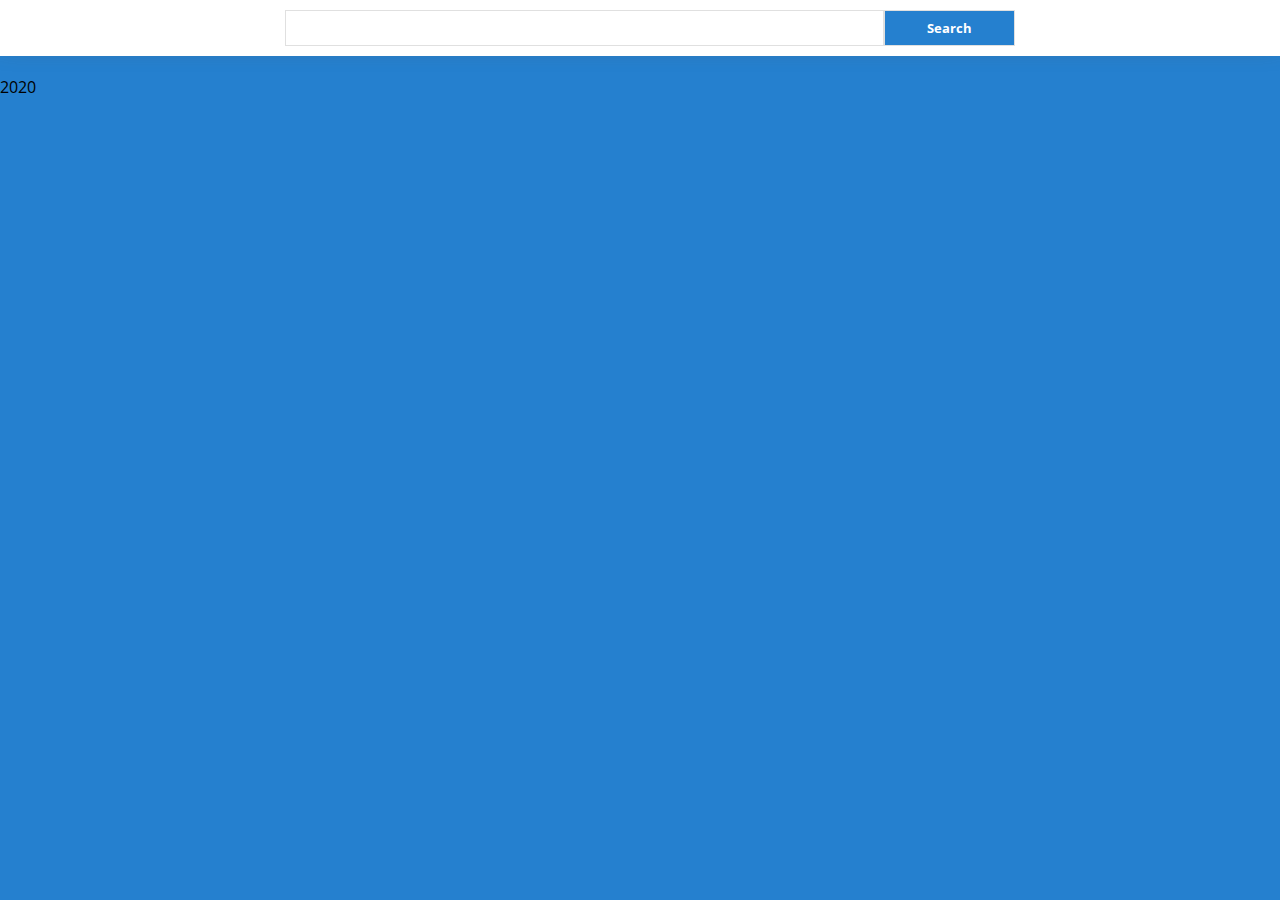
==== index.html @ 235e59ad "Search bar styled" ====
<!DOCTYPE html>
<html lang="en">
<head>
    <meta charset="UTF-8">
    <title>Index</title>
    <link rel="stylesheet" href="res/css/style.css">
    <meta name="viewport" content="width=device-width, initial-scale=1.0">
    <link href="https://fonts.googleapis.com/css?family=Open+Sans&display=swap" rel="stylesheet">
</head>
<body>
<header>
    <nav>
        <div class="search-container">
            <div></div><input type="text"><button>Search</button><div></div>
        </div>
    </nav>
</header>

<section>
    <div>
        <div class="post">
        </div>


    </div>
</section>
<footer>
    <p>2020</p>
</footer>
</body>
</html>
---- res/css/style.css ----
* {
    font-family: 'Open Sans', sans-serif;
}
html, body {
    margin: 30px 0 0 0;
    padding: 0;
    background-color: #2580cf;
    justify-content: center;
}

header{
    position: fixed;
    width: 100%;
    top: 0;
    z-index: 1;
}

header:hover{
    box-shadow:0 -20px 30px #4d4d4d;
}


nav .search-container{
    width: 100%;
    display: flex;
    background-color: #ffffff;
    justify-content: center;
    padding:10px;

}

.search-container input{
    box-sizing: border-box;
    flex-grow: 6;
    padding: 5px;
    border: 1px solid #e0e0e0;
}

.search-container button{
    box-sizing: border-box;
    flex-grow: 1;
    padding: 8px;
    border: 1px solid #e0e0e0;
    cursor: pointer;
    background-color: #2580cf;
    color: white;
    font-weight: bold;
}

.search-container div{
    box-sizing: border-box;
    flex-grow: 4;
}

section{
    background-color: white;
    width: 75%;
    margin: 0 auto;
    justify-content: center;
    align-content: center;
}
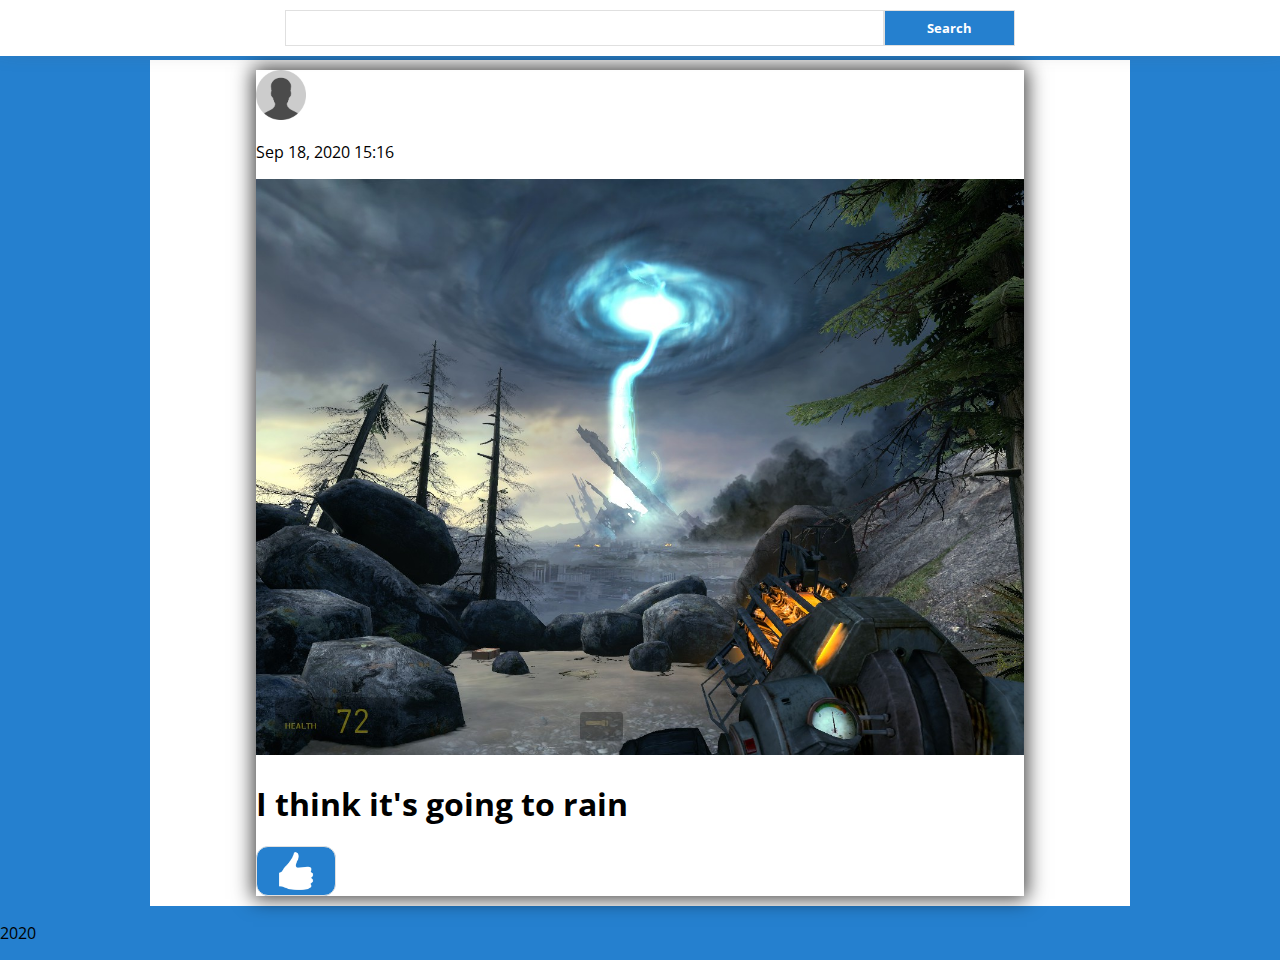
==== commit e46252bc: "Post added" ====
--- a/index.html
+++ b/index.html
@@ -19,9 +19,12 @@
 <section>
     <div>
         <div class="post">
+            <img class="img-profile" src="res/images/profile-placeholder.png" alt="Profile placeholder">
+            <p>Sep 18, 2020 15:16</p>
+            <img class="img-post" src="res/images/hl2.jpg" alt="Post Image">
+            <h1>I think it's going to rain</h1>
+            <button><img src="res/images/thumbs-up.png" alt="Like image"></button>
         </div>
-
-
     </div>
 </section>
 <footer>
--- a/res/css/style.css
+++ b/res/css/style.css
@@ -58,9 +58,41 @@
     margin: 0 auto;
     justify-content: center;
     align-content: center;
+    padding: 10px;
+}
+
+section .post{
+    width:80%;
+    padding:20px, 20px, 0, 0;
+    -webkit-box-shadow: 0px 0px 19px 3px rgba(0,0,0,0.75);
+    -moz-box-shadow: 0px 0px 19px 3px rgba(0,0,0,0.75);
+    box-shadow: 0px 0px 19px 3px rgba(0,0,0,0.75);
+}
+
+section div{
+    margin: 0 auto;
+}
+
+.img-profile{
+    width: 50px;
+}
+
+.img-post{
+    width:100%
+}
+
+.post button{
+    height:50px;
+    width:80px;
+    background-color: #2580cf;
+    box-sizing: border-box;
+    border: 1px solid #e0e0e0;
+    cursor: pointer;
+    border-radius: 12px;
+    padding: 5px;
+}
+.post button img{
+    height: 100%;
 }
 
 
-
-
-
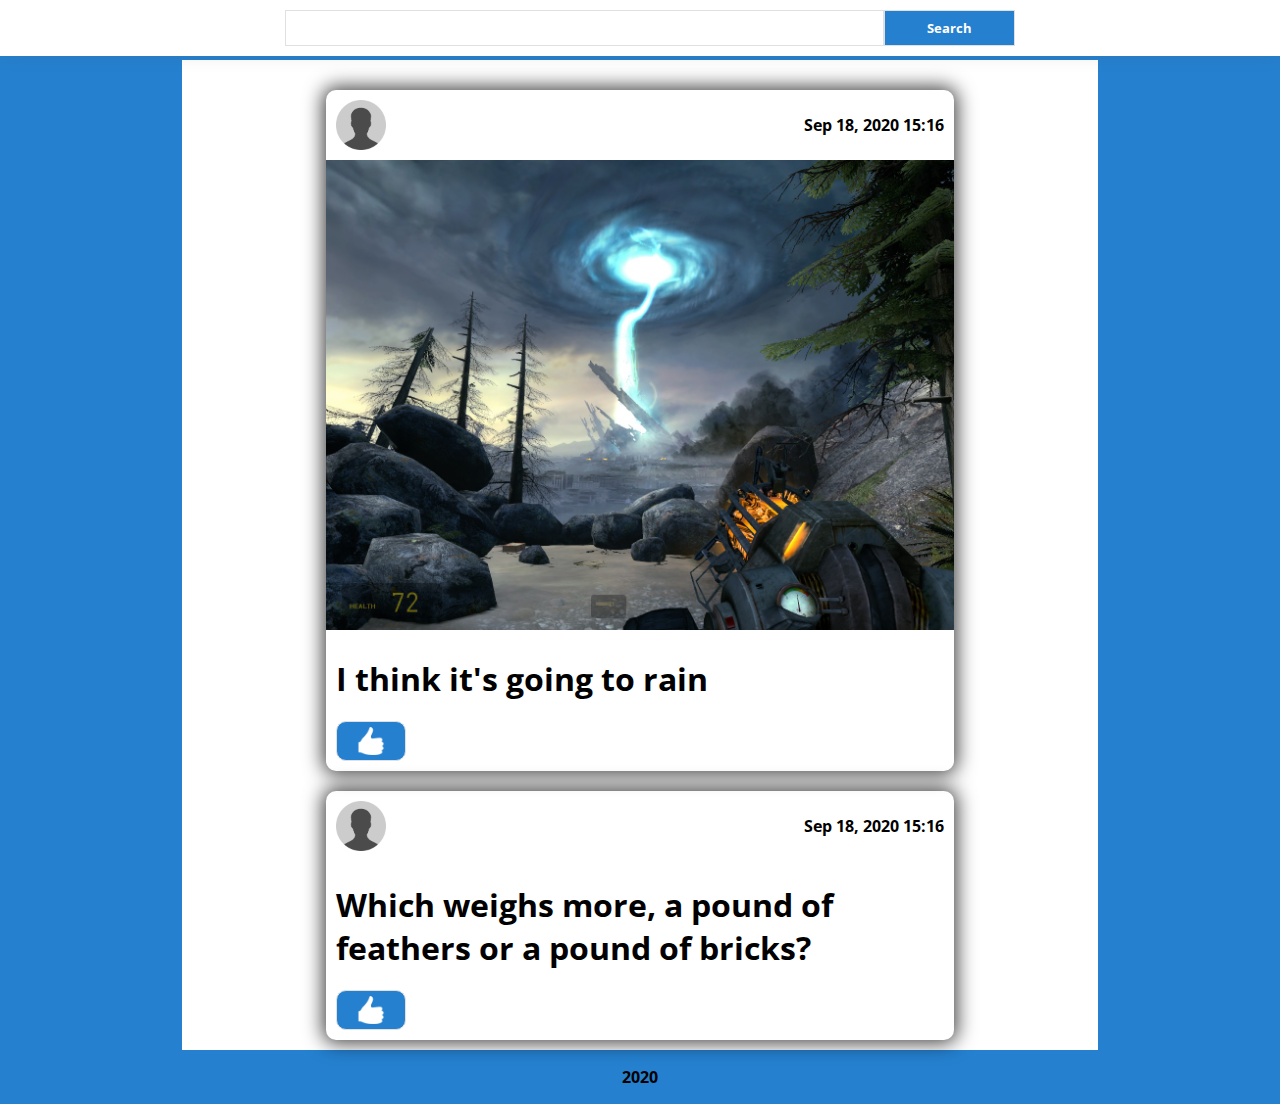
==== commit 3e1a1c26: "Margins adjusted" ====
--- a/index.html
+++ b/index.html
@@ -16,16 +16,20 @@
     </nav>
 </header>
 
-<section>
-    <div>
+<section id="sec">
         <div class="post">
-            <img class="img-profile" src="res/images/profile-placeholder.png" alt="Profile placeholder">
-            <p>Sep 18, 2020 15:16</p>
+            <div><img class="img-profile" src="res/images/profile-placeholder.png" alt="Profile placeholder">
+            <strong>Sep 18, 2020 15:16</strong></div>
             <img class="img-post" src="res/images/hl2.jpg" alt="Post Image">
             <h1>I think it's going to rain</h1>
             <button><img src="res/images/thumbs-up.png" alt="Like image"></button>
         </div>
-    </div>
+        <div class="post">
+            <div><img class="img-profile" src="res/images/profile-placeholder.png" alt="Profile placeholder">
+            <strong>Sep 18, 2020 15:16</strong></div>
+            <h1>Which weighs more, a pound of feathers or a pound of bricks?</h1>
+            <button><img src="res/images/thumbs-up.png" alt="Like image"></button>
+        </div>
 </section>
 <footer>
     <p>2020</p>
--- a/res/css/style.css
+++ b/res/css/style.css
@@ -52,9 +52,9 @@
     flex-grow: 4;
 }
 
-section{
+#sec{
     background-color: white;
-    width: 75%;
+    width: 70%;
     margin: 0 auto;
     justify-content: center;
     align-content: center;
@@ -62,7 +62,9 @@
 }
 
 section .post{
-    width:80%;
+    margin-top:20px;
+    border-radius: 10px;
+    width:70%;
     padding:20px, 20px, 0, 0;
     -webkit-box-shadow: 0px 0px 19px 3px rgba(0,0,0,0.75);
     -moz-box-shadow: 0px 0px 19px 3px rgba(0,0,0,0.75);
@@ -75,24 +77,53 @@
 
 .img-profile{
     width: 50px;
+    margin: 10px;
 }
 
 .img-post{
     width:100%
 }
+.post div{
+    display: flex;
+    align-items: center;;
+}
 
 .post button{
-    height:50px;
-    width:80px;
+    height:40px;
+    width:70px;
     background-color: #2580cf;
     box-sizing: border-box;
     border: 1px solid #e0e0e0;
     cursor: pointer;
-    border-radius: 12px;
+    border-radius: 10px;
     padding: 5px;
+}
+
+.post button:hover{
+    background-color: #3ba3ff;
 }
 .post button img{
     height: 100%;
 }
 
+.post > h1{
+    margin-left: 10px;
+}
 
+h1 + button{
+    margin-left: 10px;
+    margin-bottom: 10px;
+}
+
+.img-profile ~ strong {
+    text-align: right;
+    justify-content: right;
+    margin-left: auto;
+    order: 2;
+    margin-right: 10px;
+}
+
+footer{
+    text-align: center;
+    font-weight: bold;
+}